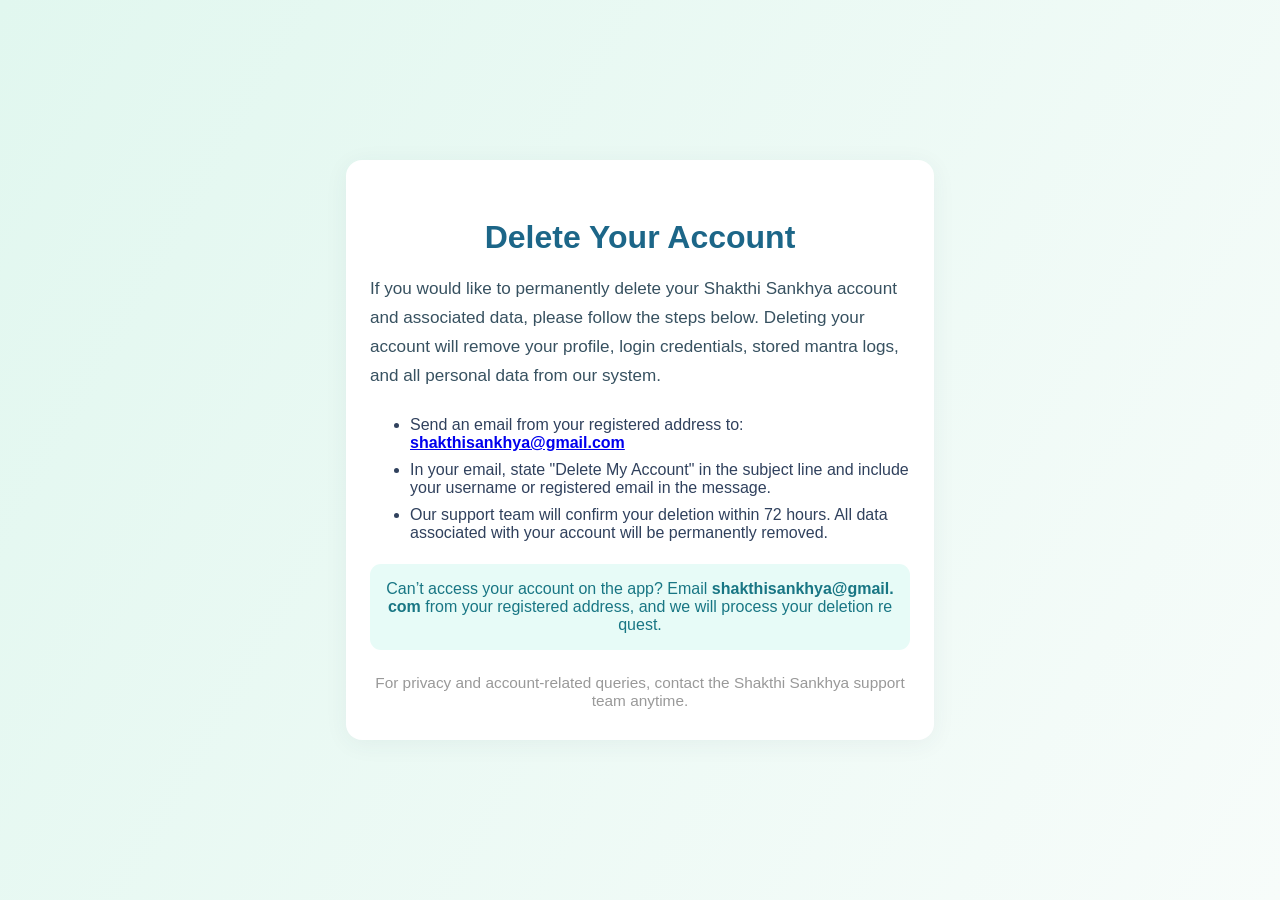
==== deleteyouraccount.html @ 66c6e368 "Update and rename faqs.html to deleteyouraccount.html" ====
<!DOCTYPE html>
<html lang="en">
<head>
  <meta charset="UTF-8"/>
  <meta name="viewport" content="width=device-width,initial-scale=1.0"/>
  <title>Delete Your Account | Shakthi Sankhya</title>
  <style>
    body {
      font-family: 'Segoe UI', Arial, sans-serif;
      color: #30415d;
      background: linear-gradient(120deg, #e1f7ef 0%, #f7fcfa 100%);
      margin: 0;
      padding: 0;
      min-height: 100vh;
      display: flex;
      align-items: center;
      justify-content: center;
    }
    .container {
      max-width: 540px;
      margin: 3em auto;
      background: #fff;
      padding: 38px 24px 30px 24px;
      box-shadow: 0 4px 24px rgba(48,65,93,0.06);
      border-radius: 16px;
      text-align: center;
    }
    h1 {
      color: #1c6688;
      font-size: 2em;
      margin-bottom: 15px;
    }
    p {
      font-size: 1.07em;
      line-height: 1.7;
      color: #375160;
      text-align: left;
      margin-bottom: 26px;
    }
    .contact-box {
      background: #e7fbf7;
      border-radius: 11px;
      color: #187684;
      padding: 16px;
      margin: 22px 0;
      word-break: break-all;
    }
    .steps {
      text-align: left;
      margin-bottom: 12px;
    }
    .steps li {
      margin-bottom: 9px;
    }
    footer {
      margin-top: 24px;
      color: #999;
      font-size: .96em;
    }
  </style>
</head>
<body>
  <div class="container">
    <h1>Delete Your Account</h1>
    <p>
      If you would like to permanently delete your Shakthi Sankhya account and associated data, please follow the steps below. Deleting your account will remove your profile, login credentials, stored mantra logs, and all personal data from our system.
    </p>
    <ul class="steps">
      <li>
        Send an email from your registered address to: 
        <b><a href="mailto:shakthisankhya@gmail.com">shakthisankhya@gmail.com</a></b>
      </li>
      <li>
        In your email, state "Delete My Account" in the subject line and include your username or registered email in the message.
      </li>
      <li>
        Our support team will confirm your deletion within 72 hours. All data associated with your account will be permanently removed.
      </li>
    </ul>
    <div class="contact-box">
      Can’t access your account on the app? Email <b>shakthisankhya@gmail.com</b> from your registered address, and we will process your deletion request.
    </div>
    <footer>
      For privacy and account-related queries, contact the Shakthi Sankhya support team anytime.
    </footer>
  </div>
</body>
</html>
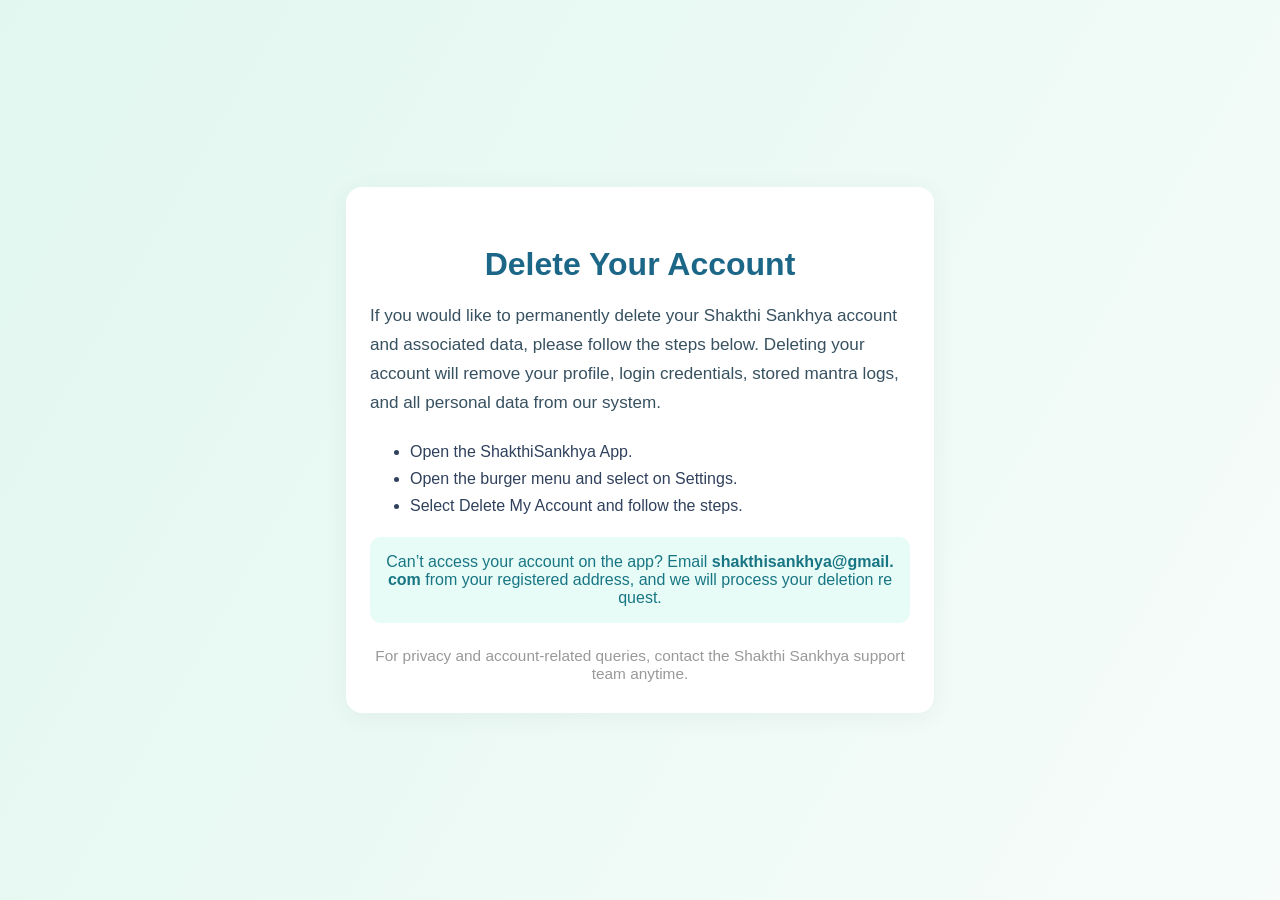
==== commit 30025eb9: "Update deleteyouraccount.html" ====
--- a/deleteyouraccount.html
+++ b/deleteyouraccount.html
@@ -3,6 +3,7 @@
 <head>
   <meta charset="UTF-8"/>
   <meta name="viewport" content="width=device-width,initial-scale=1.0"/>
+  <link rel="icon" type="image/png" href="Om_AppIcon11.png">
   <title>Delete Your Account | Shakthi Sankhya</title>
   <style>
     body {
@@ -67,14 +68,13 @@
     </p>
     <ul class="steps">
       <li>
-        Send an email from your registered address to: 
-        <b><a href="mailto:shakthisankhya@gmail.com">shakthisankhya@gmail.com</a></b>
+        Open the ShakthiSankhya App.
       </li>
       <li>
-        In your email, state "Delete My Account" in the subject line and include your username or registered email in the message.
+        Open the burger menu and select on Settings.
       </li>
       <li>
-        Our support team will confirm your deletion within 72 hours. All data associated with your account will be permanently removed.
+        Select Delete My Account and follow the steps.
       </li>
     </ul>
     <div class="contact-box">
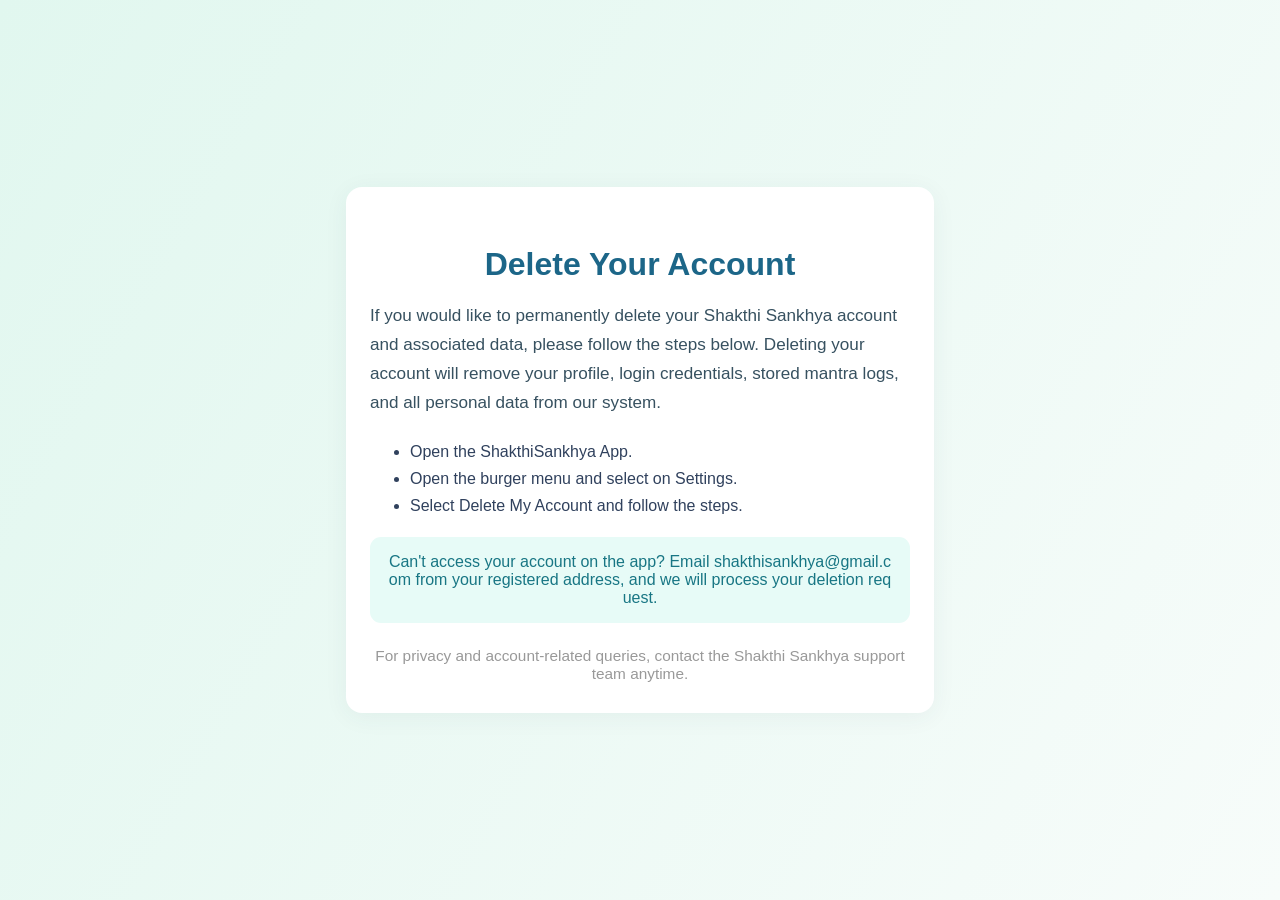
==== commit ed808b11: "Update icon reference in deleteyouraccount.html to appicon8.png" ====
--- a/deleteyouraccount.html
+++ b/deleteyouraccount.html
@@ -1,9 +1,9 @@
 <!DOCTYPE html>
 <html lang="en">
 <head>
-  <meta charset="UTF-8"/>
-  <meta name="viewport" content="width=device-width,initial-scale=1.0"/>
-  <link rel="icon" type="image/png" href="Om_AppIcon11.png">
+  <meta charset="UTF-8">
+  <meta name="viewport" content="width=device-width,initial-scale=1.0">
+  <link rel="icon" type="image/png" href="appicon8.png">
   <title>Delete Your Account | Shakthi Sankhya</title>
   <style>
     body {
@@ -78,7 +78,7 @@
       </li>
     </ul>
     <div class="contact-box">
-      Can’t access your account on the app? Email <b>shakthisankhya@gmail.com</b> from your registered address, and we will process your deletion request.
+      Can't access your account on the app? Email shakthisankhya@gmail.com from your registered address, and we will process your deletion request.
     </div>
     <footer>
       For privacy and account-related queries, contact the Shakthi Sankhya support team anytime.
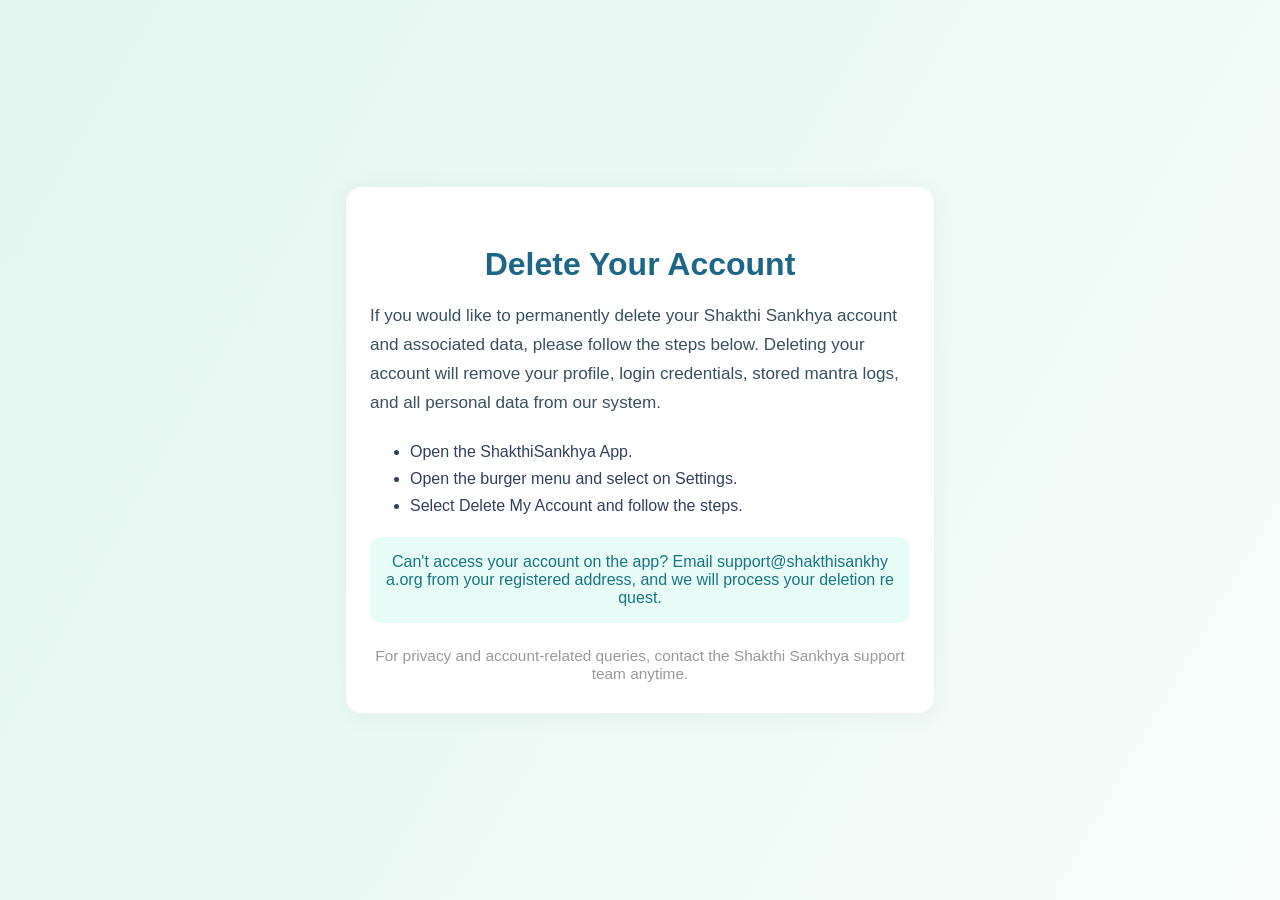
==== commit a3663b88: "Update deleteyouraccount.html" ====
--- a/deleteyouraccount.html
+++ b/deleteyouraccount.html
@@ -78,7 +78,7 @@
       </li>
     </ul>
     <div class="contact-box">
-      Can't access your account on the app? Email shakthisankhya@gmail.com from your registered address, and we will process your deletion request.
+      Can't access your account on the app? Email support@shakthisankhya.org from your registered address, and we will process your deletion request.
     </div>
     <footer>
       For privacy and account-related queries, contact the Shakthi Sankhya support team anytime.
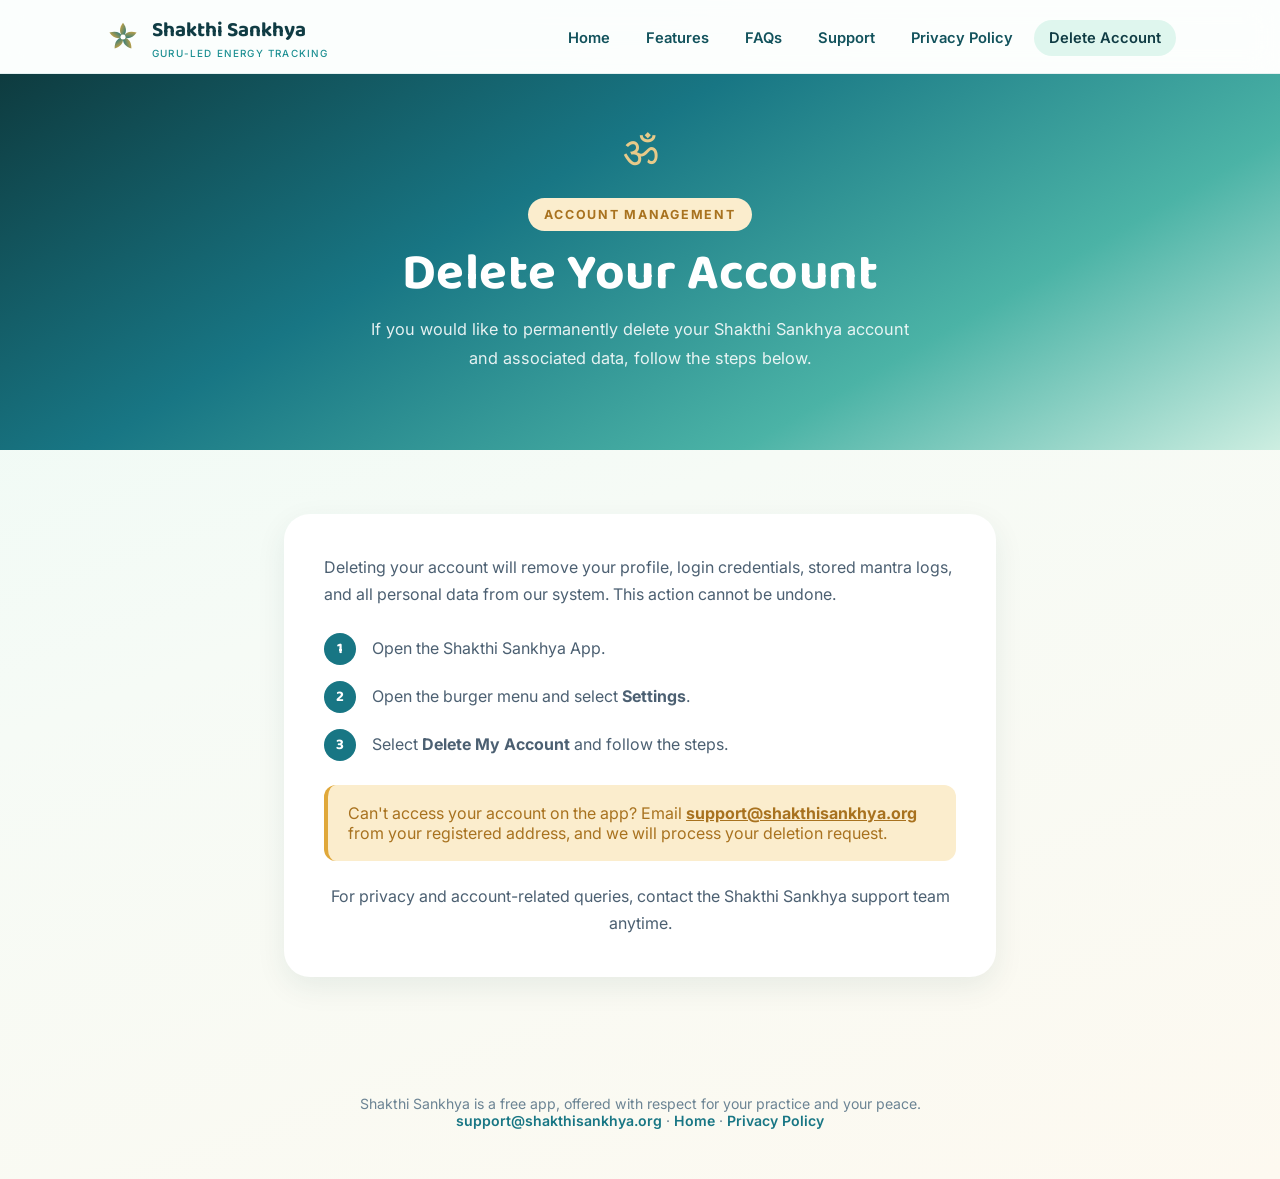
==== commit edd3e2b7: "Redesign site around the app's own visual language Rebuild index, privacy policy, and delete-account" ====
--- a/deleteyouraccount.html
+++ b/deleteyouraccount.html
@@ -3,86 +3,96 @@
 <head>
   <meta charset="UTF-8">
   <meta name="viewport" content="width=device-width,initial-scale=1.0">
+  <meta name="description" content="How to permanently delete your Shakthi Sankhya account and associated data." />
   <link rel="icon" type="image/png" href="appicon8.png">
   <title>Delete Your Account | Shakthi Sankhya</title>
-  <style>
-    body {
-      font-family: 'Segoe UI', Arial, sans-serif;
-      color: #30415d;
-      background: linear-gradient(120deg, #e1f7ef 0%, #f7fcfa 100%);
-      margin: 0;
-      padding: 0;
-      min-height: 100vh;
-      display: flex;
-      align-items: center;
-      justify-content: center;
-    }
-    .container {
-      max-width: 540px;
-      margin: 3em auto;
-      background: #fff;
-      padding: 38px 24px 30px 24px;
-      box-shadow: 0 4px 24px rgba(48,65,93,0.06);
-      border-radius: 16px;
-      text-align: center;
-    }
-    h1 {
-      color: #1c6688;
-      font-size: 2em;
-      margin-bottom: 15px;
-    }
-    p {
-      font-size: 1.07em;
-      line-height: 1.7;
-      color: #375160;
-      text-align: left;
-      margin-bottom: 26px;
-    }
-    .contact-box {
-      background: #e7fbf7;
-      border-radius: 11px;
-      color: #187684;
-      padding: 16px;
-      margin: 22px 0;
-      word-break: break-all;
-    }
-    .steps {
-      text-align: left;
-      margin-bottom: 12px;
-    }
-    .steps li {
-      margin-bottom: 9px;
-    }
-    footer {
-      margin-top: 24px;
-      color: #999;
-      font-size: .96em;
-    }
-  </style>
+  <link rel="preconnect" href="https://fonts.googleapis.com">
+  <link rel="preconnect" href="https://fonts.gstatic.com" crossorigin>
+  <link href="https://fonts.googleapis.com/css2?family=Baloo+2:wght@500;600;700;800&family=Inter:wght@400;500;600;700&display=swap" rel="stylesheet">
+  <link rel="stylesheet" href="assets/css/style.css">
 </head>
 <body>
-  <div class="container">
-    <h1>Delete Your Account</h1>
-    <p>
-      If you would like to permanently delete your Shakthi Sankhya account and associated data, please follow the steps below. Deleting your account will remove your profile, login credentials, stored mantra logs, and all personal data from our system.
-    </p>
-    <ul class="steps">
-      <li>
-        Open the ShakthiSankhya App.
-      </li>
-      <li>
-        Open the burger menu and select on Settings.
-      </li>
-      <li>
-        Select Delete My Account and follow the steps.
-      </li>
-    </ul>
-    <div class="contact-box">
-      Can't access your account on the app? Email support@shakthisankhya.org from your registered address, and we will process your deletion request.
+  <a class="skip-link" href="#main">Skip to content</a>
+
+  <header class="site-header">
+    <div class="nav-wrap">
+      <a class="brand" href="index.html">
+        <svg class="brand-mark" viewBox="0 0 24 24" xmlns="http://www.w3.org/2000/svg" aria-hidden="true">
+          <defs>
+            <linearGradient id="lotusGrad" x1="0" y1="0" x2="1" y2="1">
+              <stop offset="0" stop-color="#e0a83a"/>
+              <stop offset="1" stop-color="#187684"/>
+            </linearGradient>
+          </defs>
+          <g fill="url(#lotusGrad)">
+            <path d="M12 3C9.5 6.2 9.5 9.4 12 12C14.5 9.4 14.5 6.2 12 3Z"/>
+            <path d="M12 3C9.5 6.2 9.5 9.4 12 12C14.5 9.4 14.5 6.2 12 3Z" transform="rotate(72 12 12)"/>
+            <path d="M12 3C9.5 6.2 9.5 9.4 12 12C14.5 9.4 14.5 6.2 12 3Z" transform="rotate(144 12 12)"/>
+            <path d="M12 3C9.5 6.2 9.5 9.4 12 12C14.5 9.4 14.5 6.2 12 3Z" transform="rotate(216 12 12)"/>
+            <path d="M12 3C9.5 6.2 9.5 9.4 12 12C14.5 9.4 14.5 6.2 12 3Z" transform="rotate(288 12 12)"/>
+            <circle cx="12" cy="12" r="1.6" fill="#fff"/>
+          </g>
+        </svg>
+        <span>Shakthi Sankhya<span class="brand-sub">Guru-Led Energy Tracking</span></span>
+      </a>
+      <button class="nav-toggle" id="navToggle" aria-label="Toggle menu" aria-expanded="false"><span></span></button>
+      <ul class="main-menu" id="mainMenu">
+        <li><a href="index.html#home">Home</a></li>
+        <li><a href="index.html#features">Features</a></li>
+        <li><a href="index.html#faqs">FAQs</a></li>
+        <li><a href="index.html#support">Support</a></li>
+        <li><a href="privacypolicy.html">Privacy Policy</a></li>
+        <li><a href="deleteyouraccount.html" class="active">Delete Account</a></li>
+      </ul>
     </div>
-    <footer>
-      For privacy and account-related queries, contact the Shakthi Sankhya support team anytime.
-    </footer>
-  </div>
+  </header>
+
+  <main id="main">
+    <section class="hero hero-simple">
+      <div class="hero-inner">
+        <div class="hero-om" aria-hidden="true">ॐ</div>
+        <p class="eyebrow">Account Management</p>
+        <h1>Delete Your Account</h1>
+        <p class="hero-desc">
+          If you would like to permanently delete your Shakthi Sankhya account and associated data, follow the
+          steps below.
+        </p>
+      </div>
+    </section>
+
+    <section class="section section-narrow">
+      <div class="info-card">
+        <p class="mt-0">
+          Deleting your account will remove your profile, login credentials, stored mantra logs, and all personal
+          data from our system. This action cannot be undone.
+        </p>
+
+        <ol class="step-list">
+          <li><span>Open the Shakthi Sankhya App.</span></li>
+          <li><span>Open the burger menu and select <strong>Settings</strong>.</span></li>
+          <li><span>Select <strong>Delete My Account</strong> and follow the steps.</span></li>
+        </ol>
+
+        <div class="callout gold">
+          Can't access your account on the app? Email <a href="mailto:support@shakthisankhya.org">support@shakthisankhya.org</a>
+          from your registered address, and we will process your deletion request.
+        </div>
+
+        <p class="text-muted center" style="margin-bottom:0;">
+          For privacy and account-related queries, contact the Shakthi Sankhya support team anytime.
+        </p>
+      </div>
+    </section>
+  </main>
+
+  <footer class="site-footer">
+    Shakthi Sankhya is a free app, offered with respect for your practice and your peace.<br>
+    <a href="mailto:support@shakthisankhya.org">support@shakthisankhya.org</a> ·
+    <a href="index.html">Home</a> ·
+    <a href="privacypolicy.html">Privacy Policy</a>
+  </footer>
+
+  <a href="#" id="backToTop" class="back-to-top" aria-label="Back to top">↑</a>
+  <script src="assets/js/main.js"></script>
 </body>
 </html>
--- a/assets/css/style.css
+++ b/assets/css/style.css
@@ -0,0 +1,733 @@
+/* =========================================================
+   Shakthi Sankhya — Shared Design System
+   A calm, guru-led digital sanctuary for mantra practice.
+   Palette + type drawn from the app's own product screens:
+   mala-mint gradients, temple teal, deeksha gold, botanical leaf motifs.
+   ========================================================= */
+
+:root {
+  /* --- Core palette --- */
+  --teal-950: #0b2f36;
+  --teal-900: #103c44;
+  --teal-800: #12525c;
+  --teal-700: #187684;
+  --teal-600: #1c8f92;
+  --teal-500: #2fa39a;
+  --teal-300: #7fd1c9;
+  --mint-200: #bdeee0;
+  --mint-100: #dff6ee;
+  --mint-050: #f2fbf7;
+
+  --gold-700: #a8721f;
+  --gold-600: #c8902c;
+  --gold-500: #e0a83a;
+  --gold-300: #f3cf8a;
+  --gold-100: #fbedcd;
+
+  --cream: #fffaf0;
+  --paper: #ffffff;
+
+  --ink-900: #1f2f3d;
+  --ink-700: #30415d;
+  --ink-500: #4c6072;
+  --ink-400: #6c8494;
+  --ink-200: #a9bdc7;
+
+  --line: #e3ede9;
+
+  /* --- Gradients --- */
+  --gradient-hero: linear-gradient(150deg, #0e3b3f 0%, #187684 38%, #4bb3a6 72%, #cdeee1 100%);
+  --gradient-body: linear-gradient(160deg, #eafaf5 0%, #f6fbf6 45%, #fdf9f0 100%);
+  --gradient-gold: linear-gradient(120deg, var(--gold-500), var(--gold-300));
+
+  /* --- Shape & shadow --- */
+  --radius-lg: 26px;
+  --radius-md: 18px;
+  --radius-sm: 12px;
+  --shadow-card: 0 10px 30px rgba(16, 60, 68, 0.08);
+  --shadow-card-hover: 0 16px 40px rgba(16, 60, 68, 0.14);
+  --shadow-btn: 0 8px 20px rgba(24, 118, 132, 0.28);
+
+  /* --- Type --- */
+  --font-display: 'Baloo 2', 'Segoe UI', sans-serif;
+  --font-body: 'Inter', 'Segoe UI', Arial, sans-serif;
+}
+
+* { box-sizing: border-box; }
+
+html { scroll-behavior: smooth; }
+
+body {
+  margin: 0;
+  padding: 0;
+  min-height: 100vh;
+  font-family: var(--font-body);
+  color: var(--ink-700);
+  background: var(--gradient-body);
+  -webkit-font-smoothing: antialiased;
+}
+
+img { max-width: 100%; display: block; }
+
+a { color: inherit; }
+
+p { line-height: 1.7; }
+
+h1, h2, h3, h4 {
+  font-family: var(--font-display);
+  color: var(--teal-900);
+  margin: 0 0 0.4em;
+  line-height: 1.2;
+}
+
+.eyebrow {
+  display: inline-flex;
+  align-items: center;
+  gap: 8px;
+  font-family: var(--font-body);
+  font-weight: 700;
+  font-size: 0.78rem;
+  letter-spacing: 0.14em;
+  text-transform: uppercase;
+  color: var(--gold-700);
+  background: var(--gold-100);
+  padding: 6px 16px;
+  border-radius: 999px;
+}
+
+/* =========== Skip link / accessibility =========== */
+.skip-link {
+  position: absolute;
+  left: -999px;
+  top: 0;
+  background: var(--teal-900);
+  color: #fff;
+  padding: 10px 18px;
+  border-radius: 0 0 10px 0;
+  z-index: 999;
+}
+.skip-link:focus { left: 0; }
+
+/* =========================================================
+   Header / Nav
+   ========================================================= */
+.site-header {
+  position: sticky;
+  top: 0;
+  z-index: 200;
+  background: rgba(255, 255, 255, 0.78);
+  backdrop-filter: blur(14px);
+  -webkit-backdrop-filter: blur(14px);
+  border-bottom: 1px solid rgba(24, 118, 132, 0.1);
+}
+
+.nav-wrap {
+  max-width: 1120px;
+  margin: 0 auto;
+  padding: 14px 24px;
+  display: flex;
+  align-items: center;
+  justify-content: space-between;
+  gap: 20px;
+}
+
+.brand {
+  display: flex;
+  align-items: center;
+  gap: 10px;
+  text-decoration: none;
+  font-family: var(--font-display);
+  font-weight: 700;
+  font-size: 1.3rem;
+  color: var(--teal-900);
+}
+
+.brand-mark {
+  width: 38px;
+  height: 38px;
+  flex-shrink: 0;
+}
+
+.brand-sub {
+  display: block;
+  font-family: var(--font-body);
+  font-weight: 500;
+  font-size: 0.62rem;
+  letter-spacing: 0.12em;
+  text-transform: uppercase;
+  color: var(--teal-600);
+}
+
+.main-menu {
+  display: flex;
+  align-items: center;
+  gap: 6px;
+  flex-wrap: wrap;
+  list-style: none;
+  margin: 0;
+  padding: 0;
+}
+
+.main-menu a {
+  text-decoration: none;
+  font-weight: 600;
+  font-size: 0.92rem;
+  color: var(--teal-800);
+  padding: 9px 15px;
+  border-radius: 999px;
+  transition: background 0.2s, color 0.2s;
+  white-space: nowrap;
+}
+
+.main-menu a:hover,
+.main-menu a.active {
+  background: var(--mint-100);
+  color: var(--teal-900);
+}
+
+.nav-toggle {
+  display: none;
+  background: var(--mint-100);
+  border: none;
+  border-radius: 10px;
+  width: 42px;
+  height: 42px;
+  cursor: pointer;
+  align-items: center;
+  justify-content: center;
+}
+.nav-toggle span,
+.nav-toggle::before,
+.nav-toggle::after {
+  content: "";
+  display: block;
+  width: 20px;
+  height: 2px;
+  background: var(--teal-900);
+  margin: 4px auto;
+  border-radius: 2px;
+  transition: transform 0.2s, opacity 0.2s;
+}
+
+@media (max-width: 840px) {
+  .nav-toggle { display: flex; }
+  .main-menu {
+    display: none;
+    position: absolute;
+    top: 100%;
+    left: 0;
+    right: 0;
+    background: var(--paper);
+    flex-direction: column;
+    align-items: stretch;
+    gap: 2px;
+    padding: 10px 16px 18px;
+    box-shadow: 0 16px 24px rgba(16, 60, 68, 0.1);
+    border-radius: 0 0 18px 18px;
+  }
+  .main-menu.open { display: flex; }
+  .main-menu a { padding: 12px 14px; border-radius: 12px; }
+}
+
+/* =========================================================
+   Hero
+   ========================================================= */
+.hero {
+  position: relative;
+  overflow: hidden;
+  background: var(--gradient-hero);
+  color: #fff;
+  padding: 76px 24px 96px;
+  text-align: center;
+}
+
+.hero-ornament {
+  position: absolute;
+  inset: 0;
+  pointer-events: none;
+  opacity: 0.16;
+}
+
+.hero-leaf {
+  position: absolute;
+  width: 220px;
+  opacity: 0.5;
+}
+.hero-leaf.left { left: -40px; bottom: -30px; transform: scaleX(-1); }
+.hero-leaf.right { right: -40px; top: -20px; }
+
+.hero-inner {
+  position: relative;
+  max-width: 760px;
+  margin: 0 auto;
+}
+
+.hero-om {
+  font-size: 2.6rem;
+  line-height: 1;
+  margin: 0 auto 14px;
+  color: var(--gold-300);
+  opacity: 0.95;
+}
+
+.hero h1 {
+  color: #fff;
+  font-size: clamp(2.1rem, 5vw, 3.2rem);
+  letter-spacing: 0.01em;
+  margin-bottom: 10px;
+}
+
+.hero .sanskrit {
+  display: block;
+  font-size: 0.55em;
+  font-weight: 500;
+  letter-spacing: 0.16em;
+  color: var(--gold-300);
+  margin-bottom: 6px;
+  text-transform: none;
+}
+
+.hero-tagline {
+  font-size: 1.15rem;
+  font-weight: 600;
+  color: var(--mint-100);
+  margin-bottom: 14px;
+}
+
+.hero-desc {
+  font-size: 1.02rem;
+  color: rgba(255,255,255,0.88);
+  max-width: 560px;
+  margin: 0 auto 30px;
+  line-height: 1.75;
+}
+
+.store-row {
+  display: flex;
+  flex-wrap: wrap;
+  align-items: center;
+  justify-content: center;
+  gap: 12px;
+  margin-bottom: 26px;
+}
+
+.store-row img { height: 46px; width: auto; border-radius: 8px; }
+.store-row a { line-height: 0; transition: transform 0.15s; }
+.store-row a:hover { transform: translateY(-2px); }
+
+.btn-web {
+  display: inline-flex;
+  align-items: center;
+  gap: 8px;
+  height: 46px;
+  padding: 0 22px;
+  border-radius: 12px;
+  background: rgba(255,255,255,0.14);
+  border: 1px solid rgba(255,255,255,0.5);
+  color: #fff;
+  font-weight: 700;
+  font-size: 0.95rem;
+  text-decoration: none;
+  backdrop-filter: blur(4px);
+  transition: background 0.2s, transform 0.15s;
+}
+.btn-web:hover { background: rgba(255,255,255,0.24); transform: translateY(-2px); }
+
+.trust-row {
+  display: flex;
+  flex-wrap: wrap;
+  gap: 10px;
+  justify-content: center;
+}
+
+.trust-chip {
+  display: inline-flex;
+  align-items: center;
+  gap: 7px;
+  background: rgba(255,255,255,0.14);
+  border: 1px solid rgba(255,255,255,0.28);
+  color: #fff;
+  padding: 8px 16px;
+  border-radius: 999px;
+  font-size: 0.84rem;
+  font-weight: 600;
+}
+
+/* Simple hero for inner pages (privacy / delete) */
+.hero.hero-simple {
+  padding: 56px 24px 78px;
+}
+.hero.hero-simple .hero-desc { margin-bottom: 0; }
+
+/* =========================================================
+   Sections
+   ========================================================= */
+.section {
+  max-width: 1080px;
+  margin: 0 auto;
+  padding: 64px 24px;
+}
+
+.section-narrow {
+  max-width: 760px;
+}
+
+.section-head {
+  text-align: center;
+  max-width: 640px;
+  margin: 0 auto 40px;
+}
+
+.section-head h2 { font-size: clamp(1.6rem, 3.4vw, 2.1rem); }
+.section-head p { color: var(--ink-500); font-size: 1.03rem; }
+
+/* Card that floats up over the hero */
+.lede-card {
+  position: relative;
+  max-width: 900px;
+  margin: -64px auto 0;
+  background: var(--paper);
+  border-radius: var(--radius-lg);
+  box-shadow: var(--shadow-card);
+  padding: 40px 36px;
+  text-align: center;
+}
+
+.lede-card p { color: var(--ink-500); font-size: 1.05rem; max-width: 640px; margin: 0 auto 12px; }
+.lede-card p strong { color: var(--teal-800); }
+
+/* =========================================================
+   Feature grid
+   ========================================================= */
+.feature-grid {
+  display: grid;
+  grid-template-columns: repeat(3, 1fr);
+  gap: 18px;
+  margin-top: 44px;
+}
+
+@media (max-width: 760px) {
+  .feature-grid { grid-template-columns: 1fr 1fr; }
+}
+@media (max-width: 520px) {
+  .feature-grid { grid-template-columns: 1fr; }
+}
+
+.feature-card {
+  background: var(--paper);
+  border: 1px solid var(--line);
+  border-radius: var(--radius-md);
+  padding: 26px 20px;
+  text-align: center;
+  box-shadow: var(--shadow-card);
+  transition: transform 0.2s, box-shadow 0.2s;
+}
+.feature-card:hover {
+  transform: translateY(-4px);
+  box-shadow: var(--shadow-card-hover);
+}
+
+.feature-icon {
+  width: 52px;
+  height: 52px;
+  margin: 0 auto 14px;
+  display: flex;
+  align-items: center;
+  justify-content: center;
+  border-radius: 16px;
+  background: var(--mint-100);
+  color: var(--teal-700);
+}
+.feature-icon svg { width: 26px; height: 26px; }
+
+.feature-card h3 {
+  font-size: 1.02rem;
+  margin-bottom: 6px;
+  color: var(--teal-900);
+}
+.feature-card p {
+  font-size: 0.92rem;
+  color: var(--ink-500);
+  margin: 0;
+}
+
+/* =========================================================
+   Screenshot showcase
+   ========================================================= */
+.showcase {
+  margin-top: 50px;
+  display: grid;
+  grid-template-columns: repeat(3, 1fr);
+  gap: 24px;
+  align-items: end;
+}
+
+@media (max-width: 760px) {
+  .showcase {
+    grid-template-columns: 1fr;
+    max-width: 320px;
+    margin-left: auto;
+    margin-right: auto;
+  }
+}
+
+.showcase-item {
+  border-radius: 22px;
+  overflow: hidden;
+  box-shadow: var(--shadow-card);
+  background: var(--mint-050);
+  transition: transform 0.25s;
+}
+.showcase-item:hover { transform: translateY(-6px); }
+.showcase-item img { width: 100%; height: auto; }
+
+/* =========================================================
+   Buttons
+   ========================================================= */
+.btn {
+  display: inline-flex;
+  align-items: center;
+  gap: 8px;
+  padding: 13px 28px;
+  border-radius: 999px;
+  font-weight: 700;
+  font-size: 0.98rem;
+  text-decoration: none;
+  border: none;
+  cursor: pointer;
+  transition: transform 0.15s, box-shadow 0.2s, background 0.2s;
+}
+
+.btn-primary {
+  background: var(--teal-700);
+  color: #fff;
+  box-shadow: var(--shadow-btn);
+}
+.btn-primary:hover { background: var(--teal-800); transform: translateY(-2px); }
+
+.btn-gold {
+  background: var(--gradient-gold);
+  color: var(--teal-950);
+  box-shadow: 0 8px 20px rgba(224, 168, 58, 0.35);
+}
+.btn-gold:hover { transform: translateY(-2px); }
+
+.btn-outline {
+  background: transparent;
+  border: 1.5px solid var(--teal-600);
+  color: var(--teal-700);
+}
+.btn-outline:hover { background: var(--mint-100); }
+
+/* =========================================================
+   FAQ accordion (native <details>)
+   ========================================================= */
+.faq-list { max-width: 760px; margin: 0 auto; }
+
+.faq-item {
+  background: var(--paper);
+  border: 1px solid var(--line);
+  border-radius: var(--radius-sm);
+  margin-bottom: 12px;
+  overflow: hidden;
+}
+
+.faq-item summary {
+  list-style: none;
+  cursor: pointer;
+  padding: 18px 22px;
+  display: flex;
+  align-items: center;
+  justify-content: space-between;
+  gap: 16px;
+  font-family: var(--font-display);
+  font-weight: 600;
+  color: var(--teal-900);
+  font-size: 1.02rem;
+}
+.faq-item summary::-webkit-details-marker { display: none; }
+
+.faq-plus {
+  flex-shrink: 0;
+  width: 26px;
+  height: 26px;
+  border-radius: 50%;
+  background: var(--mint-100);
+  color: var(--teal-700);
+  display: flex;
+  align-items: center;
+  justify-content: center;
+  font-size: 1.2rem;
+  transition: transform 0.2s, background 0.2s;
+}
+.faq-item[open] .faq-plus {
+  transform: rotate(45deg);
+  background: var(--gold-300);
+  color: var(--teal-950);
+}
+
+.faq-item .faq-body {
+  padding: 0 22px 20px;
+  color: var(--ink-500);
+  font-size: 0.97rem;
+}
+.faq-item .faq-body a { color: var(--teal-700); font-weight: 600; }
+
+/* =========================================================
+   Support / contact cards
+   ========================================================= */
+.support-grid {
+  display: grid;
+  grid-template-columns: 1fr 1fr;
+  gap: 20px;
+  margin-top: 34px;
+}
+@media (max-width: 700px) { .support-grid { grid-template-columns: 1fr; } }
+
+.support-card {
+  background: var(--paper);
+  border-radius: var(--radius-md);
+  padding: 30px 26px;
+  box-shadow: var(--shadow-card);
+  text-align: center;
+}
+.support-card .feature-icon { margin-bottom: 16px; }
+.support-card p { color: var(--ink-500); margin-bottom: 18px; }
+
+/* =========================================================
+   Generic info card (privacy / delete pages)
+   ========================================================= */
+.info-card {
+  background: var(--paper);
+  border-radius: var(--radius-lg);
+  box-shadow: var(--shadow-card);
+  padding: 40px;
+  margin-bottom: 20px;
+}
+@media (max-width: 600px) { .info-card { padding: 28px 22px; } }
+
+.info-card h2 {
+  display: flex;
+  align-items: center;
+  gap: 12px;
+  font-size: 1.2rem;
+  margin-top: 8px;
+}
+.info-card h2:first-child { margin-top: 0; }
+.info-card h2 .feature-icon { width: 38px; height: 38px; margin: 0; border-radius: 12px; }
+.info-card h2 .feature-icon svg { width: 19px; height: 19px; }
+
+.info-card p, .info-card li { color: var(--ink-500); }
+.info-card ul { padding-left: 22px; }
+.info-card li { margin-bottom: 8px; }
+
+.callout {
+  background: var(--mint-100);
+  border-left: 4px solid var(--teal-600);
+  color: var(--teal-900);
+  border-radius: 12px;
+  padding: 18px 20px;
+  margin: 22px 0;
+}
+.callout.gold {
+  background: var(--gold-100);
+  border-left-color: var(--gold-500);
+  color: var(--gold-700);
+}
+.callout a { color: var(--teal-800); font-weight: 700; }
+.callout.gold a { color: var(--gold-700); }
+
+.step-list {
+  counter-reset: step;
+  list-style: none;
+  padding: 0;
+  margin: 24px 0;
+}
+.step-list li {
+  counter-increment: step;
+  display: flex;
+  gap: 16px;
+  align-items: flex-start;
+  margin-bottom: 16px;
+}
+.step-list li::before {
+  content: counter(step);
+  flex-shrink: 0;
+  width: 32px;
+  height: 32px;
+  border-radius: 50%;
+  background: var(--teal-700);
+  color: #fff;
+  font-family: var(--font-display);
+  font-weight: 700;
+  display: flex;
+  align-items: center;
+  justify-content: center;
+  font-size: 0.95rem;
+}
+.step-list li span { padding-top: 5px; }
+
+/* =========================================================
+   Copyright / footer
+   ========================================================= */
+.copyright-card {
+  background: linear-gradient(160deg, var(--teal-950), var(--teal-800));
+  color: rgba(255,255,255,0.92);
+  border-radius: var(--radius-lg);
+  padding: 44px 36px;
+  text-align: center;
+}
+.copyright-card h2 { color: #fff; }
+.copyright-card p { color: rgba(255,255,255,0.78); }
+.copyright-card .callout {
+  background: rgba(255,255,255,0.1);
+  border-left-color: var(--gold-500);
+  color: #fff;
+  text-align: left;
+}
+.copyright-card .callout b { color: var(--gold-300); }
+.copyright-card .contact { margin-top: 18px; font-weight: 600; color: var(--gold-300); }
+.copyright-card .contact a { color: var(--gold-300); }
+
+.site-footer {
+  text-align: center;
+  padding: 34px 24px 50px;
+  color: var(--ink-400);
+  font-size: 0.88rem;
+}
+.site-footer a { color: var(--teal-700); font-weight: 600; text-decoration: none; }
+
+/* =========================================================
+   Back to top
+   ========================================================= */
+.back-to-top {
+  position: fixed;
+  bottom: 22px;
+  right: 22px;
+  width: 46px;
+  height: 46px;
+  display: flex;
+  align-items: center;
+  justify-content: center;
+  background: var(--teal-700);
+  color: white;
+  border-radius: 50%;
+  font-size: 18px;
+  font-weight: bold;
+  text-decoration: none;
+  box-shadow: 0 8px 22px rgba(16, 60, 68, 0.3);
+  opacity: 0;
+  visibility: hidden;
+  transform: translateY(8px);
+  transition: all 0.25s ease;
+  z-index: 150;
+}
+.back-to-top:hover { background: var(--teal-800); }
+.back-to-top.show { opacity: 1; visibility: visible; transform: translateY(0); }
+
+/* =========================================================
+   Utility
+   ========================================================= */
+.center { text-align: center; }
+.text-muted { color: var(--ink-400); }
+.mt-0 { margin-top: 0; }
